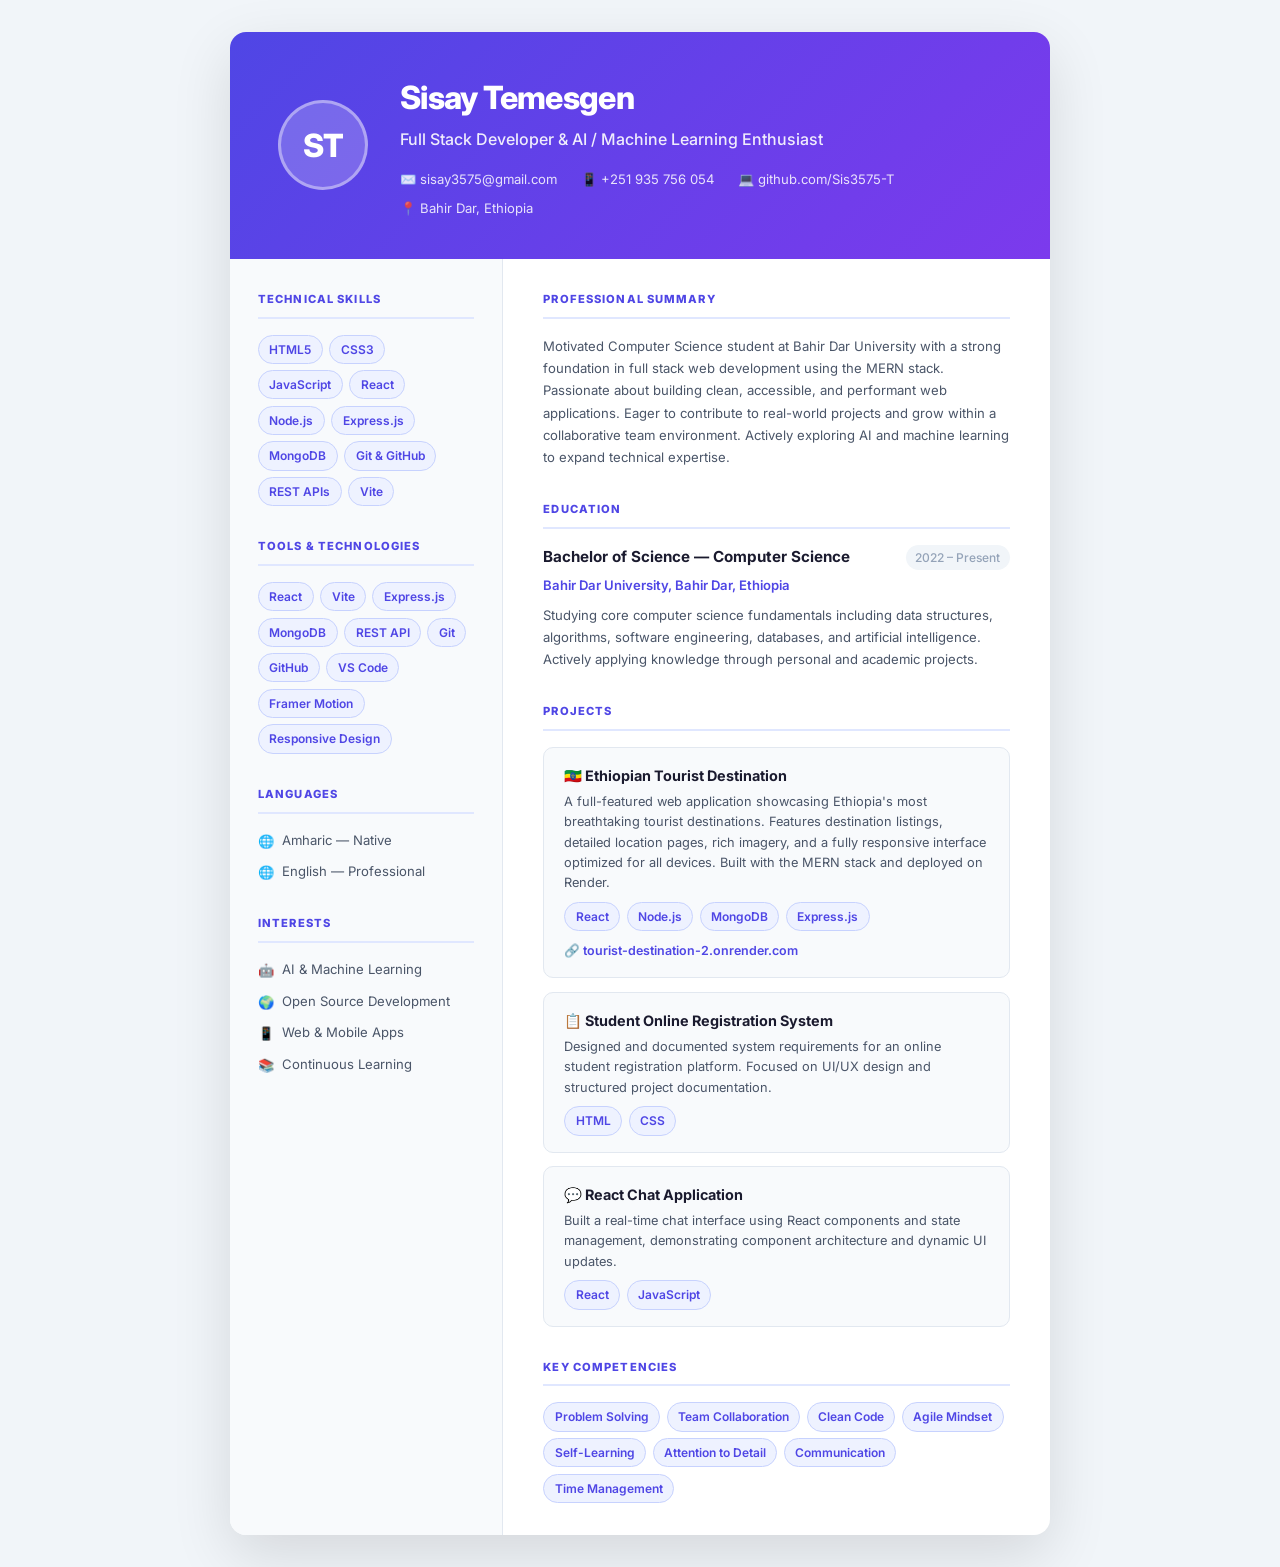
==== Sisay_Temesgen_CV.html @ 5bb60664 "Updates" ====
<!DOCTYPE html>
<html lang="en">
<head>
  <meta charset="UTF-8" />
  <meta name="viewport" content="width=device-width, initial-scale=1.0" />
  <title>Sisay Temesgen — CV</title>
  <style>
    @import url('https://fonts.googleapis.com/css2?family=Inter:wght@400;500;600;700;800&display=swap');

    * { margin: 0; padding: 0; box-sizing: border-box; }

    body {
      font-family: 'Inter', 'Segoe UI', sans-serif;
      background: #f1f5f9;
      color: #1a1a2e;
      padding: 2rem 1rem;
      font-size: 14px;
      line-height: 1.6;
    }

    .page {
      max-width: 820px;
      margin: 0 auto;
      background: #fff;
      border-radius: 16px;
      overflow: hidden;
      box-shadow: 0 20px 60px rgba(0,0,0,0.12);
    }

    /* ── Header ── */
    .cv-header {
      background: linear-gradient(135deg, #4f46e5 0%, #7c3aed 100%);
      color: #fff;
      padding: 2.5rem 3rem;
      display: flex;
      align-items: center;
      gap: 2rem;
    }

    .cv-avatar {
      width: 90px;
      height: 90px;
      border-radius: 50%;
      background: rgba(255,255,255,0.2);
      display: flex;
      align-items: center;
      justify-content: center;
      font-size: 2rem;
      font-weight: 800;
      color: #fff;
      flex-shrink: 0;
      border: 3px solid rgba(255,255,255,0.4);
    }

    .cv-header-info h1 {
      font-size: 2rem;
      font-weight: 800;
      letter-spacing: -0.02em;
      margin-bottom: 0.25rem;
    }

    .cv-header-info .role {
      font-size: 1rem;
      opacity: 0.9;
      font-weight: 500;
      margin-bottom: 1rem;
    }

    .cv-contacts {
      display: flex;
      flex-wrap: wrap;
      gap: 0.5rem 1.5rem;
    }

    .cv-contacts span {
      font-size: 0.82rem;
      opacity: 0.85;
      display: flex;
      align-items: center;
      gap: 0.35rem;
    }

    /* ── Body ── */
    .cv-body {
      display: grid;
      grid-template-columns: 1fr 2fr;
    }

    /* ── Sidebar ── */
    .cv-sidebar {
      background: #f8fafc;
      padding: 2rem 1.75rem;
      border-right: 1px solid #e2e8f0;
    }

    /* ── Main ── */
    .cv-main {
      padding: 2rem 2.5rem;
    }

    /* ── Section ── */
    .cv-section {
      margin-bottom: 2rem;
    }

    .cv-section:last-child {
      margin-bottom: 0;
    }

    .cv-section-title {
      font-size: 0.7rem;
      font-weight: 800;
      text-transform: uppercase;
      letter-spacing: 0.1em;
      color: #4f46e5;
      margin-bottom: 1rem;
      padding-bottom: 0.5rem;
      border-bottom: 2px solid #e0e7ff;
    }

    /* Skills */
    .skill-item {
      margin-bottom: 0.75rem;
    }

    .skill-name {
      font-size: 0.82rem;
      font-weight: 600;
      color: #374151;
      margin-bottom: 0.3rem;
      display: flex;
      justify-content: space-between;
    }

    .skill-bar {
      height: 5px;
      background: #e2e8f0;
      border-radius: 999px;
      overflow: hidden;
    }

    .skill-fill {
      height: 100%;
      background: linear-gradient(90deg, #4f46e5, #7c3aed);
      border-radius: 999px;
    }

    /* Tags */
    .tag-list {
      display: flex;
      flex-wrap: wrap;
      gap: 0.4rem;
    }

    .tag {
      background: #eef2ff;
      color: #4f46e5;
      padding: 0.25rem 0.65rem;
      border-radius: 999px;
      font-size: 0.75rem;
      font-weight: 600;
      border: 1px solid #c7d2fe;
    }

    /* Info list */
    .info-list {
      list-style: none;
      display: flex;
      flex-direction: column;
      gap: 0.6rem;
    }

    .info-list li {
      font-size: 0.82rem;
      color: #4a5568;
      display: flex;
      align-items: flex-start;
      gap: 0.5rem;
    }

    .info-list li .icon {
      flex-shrink: 0;
      margin-top: 1px;
    }

    /* Experience / Education entries */
    .entry {
      margin-bottom: 1.5rem;
      padding-bottom: 1.5rem;
      border-bottom: 1px solid #f1f5f9;
    }

    .entry:last-child {
      border-bottom: none;
      margin-bottom: 0;
      padding-bottom: 0;
    }

    .entry-header {
      display: flex;
      justify-content: space-between;
      align-items: flex-start;
      gap: 1rem;
      margin-bottom: 0.3rem;
    }

    .entry-title {
      font-size: 0.95rem;
      font-weight: 700;
      color: #1a1a2e;
    }

    .entry-date {
      font-size: 0.75rem;
      color: #94a3b8;
      font-weight: 500;
      white-space: nowrap;
      background: #f1f5f9;
      padding: 0.2rem 0.6rem;
      border-radius: 999px;
    }

    .entry-sub {
      font-size: 0.82rem;
      color: #4f46e5;
      font-weight: 600;
      margin-bottom: 0.5rem;
    }

    .entry-desc {
      font-size: 0.82rem;
      color: #4a5568;
      line-height: 1.7;
    }

    .entry-desc ul {
      padding-left: 1rem;
      margin-top: 0.35rem;
    }

    .entry-desc ul li {
      margin-bottom: 0.25rem;
    }

    /* Project card */
    .project-entry {
      background: #f8fafc;
      border: 1px solid #e2e8f0;
      border-radius: 10px;
      padding: 1rem 1.25rem;
      margin-bottom: 0.85rem;
    }

    .project-entry:last-child {
      margin-bottom: 0;
    }

    .project-entry h4 {
      font-size: 0.9rem;
      font-weight: 700;
      color: #1a1a2e;
      margin-bottom: 0.3rem;
    }

    .project-entry p {
      font-size: 0.8rem;
      color: #4a5568;
      margin-bottom: 0.5rem;
      line-height: 1.6;
    }

    .project-link {
      font-size: 0.78rem;
      color: #4f46e5;
      font-weight: 600;
      text-decoration: none;
    }

    /* Print */
    @media print {
      body { background: #fff; padding: 0; }
      .page { box-shadow: none; border-radius: 0; }
    }

    @media (max-width: 600px) {
      .cv-header { flex-direction: column; padding: 1.5rem; gap: 1rem; }
      .cv-body { grid-template-columns: 1fr; }
      .cv-sidebar { border-right: none; border-bottom: 1px solid #e2e8f0; }
      .cv-main { padding: 1.5rem; }
    }
  </style>
</head>
<body>
  <div class="page">

    <!-- Header -->
    <div class="cv-header">
      <div class="cv-avatar">ST</div>
      <div class="cv-header-info">
        <h1>Sisay Temesgen</h1>
        <p class="role">Full Stack Developer &amp; AI / Machine Learning Enthusiast</p>
        <div class="cv-contacts">
          <span>✉️ sisay3575@gmail.com</span>
          <span>📱 +251 935 756 054</span>
          <span>💻 github.com/Sis3575-T</span>
          <span>📍 Bahir Dar, Ethiopia</span>
        </div>
      </div>
    </div>

    <!-- Body -->
    <div class="cv-body">

      <!-- Sidebar -->
      <div class="cv-sidebar">

        <div class="cv-section">
          <div class="cv-section-title">Technical Skills</div>
          <div class="tag-list">
            <span class="tag">HTML5</span>
            <span class="tag">CSS3</span>
            <span class="tag">JavaScript</span>
            <span class="tag">React</span>
            <span class="tag">Node.js</span>
            <span class="tag">Express.js</span>
            <span class="tag">MongoDB</span>
            <span class="tag">Git &amp; GitHub</span>
            <span class="tag">REST APIs</span>
            <span class="tag">Vite</span>
          </div>
        </div>

        <div class="cv-section">
          <div class="cv-section-title">Tools &amp; Technologies</div>
          <div class="tag-list">
            <span class="tag">React</span>
            <span class="tag">Vite</span>
            <span class="tag">Express.js</span>
            <span class="tag">MongoDB</span>
            <span class="tag">REST API</span>
            <span class="tag">Git</span>
            <span class="tag">GitHub</span>
            <span class="tag">VS Code</span>
            <span class="tag">Framer Motion</span>
            <span class="tag">Responsive Design</span>
          </div>
        </div>

        <div class="cv-section">
          <div class="cv-section-title">Languages</div>
          <ul class="info-list">
            <li><span class="icon">🌐</span> Amharic — Native</li>
            <li><span class="icon">🌐</span> English — Professional</li>
          </ul>
        </div>

        <div class="cv-section">
          <div class="cv-section-title">Interests</div>
          <ul class="info-list">
            <li><span class="icon">🤖</span> AI &amp; Machine Learning</li>
            <li><span class="icon">🌍</span> Open Source Development</li>
            <li><span class="icon">📱</span> Web &amp; Mobile Apps</li>
            <li><span class="icon">📚</span> Continuous Learning</li>
          </ul>
        </div>

      </div>

      <!-- Main -->
      <div class="cv-main">

        <div class="cv-section">
          <div class="cv-section-title">Professional Summary</div>
          <p class="entry-desc">
            Motivated Computer Science student at Bahir Dar University with a strong foundation in
            full stack web development using the MERN stack. Passionate about building clean,
            accessible, and performant web applications. Eager to contribute to real-world projects
            and grow within a collaborative team environment. Actively exploring AI and machine
            learning to expand technical expertise.
          </p>
        </div>

        <div class="cv-section">
          <div class="cv-section-title">Education</div>
          <div class="entry">
            <div class="entry-header">
              <div class="entry-title">Bachelor of Science — Computer Science</div>
              <span class="entry-date">2022 – Present</span>
            </div>
            <div class="entry-sub">Bahir Dar University, Bahir Dar, Ethiopia</div>
            <div class="entry-desc">
              Studying core computer science fundamentals including data structures, algorithms,
              software engineering, databases, and artificial intelligence. Actively applying
              knowledge through personal and academic projects.
            </div>
          </div>
        </div>

        <div class="cv-section">
          <div class="cv-section-title">Projects</div>

          <div class="project-entry">
            <h4>🇪🇹 Ethiopian Tourist Destination</h4>
            <p>
              A full-featured web application showcasing Ethiopia's most breathtaking tourist
              destinations. Features destination listings, detailed location pages, rich imagery,
              and a fully responsive interface optimized for all devices. Built with the MERN stack
              and deployed on Render.
            </p>
            <div class="tag-list" style="margin-bottom:0.5rem">
              <span class="tag">React</span>
              <span class="tag">Node.js</span>
              <span class="tag">MongoDB</span>
              <span class="tag">Express.js</span>
            </div>
            <a class="project-link" href="https://tourist-destination-2.onrender.com/" target="_blank">
              🔗 tourist-destination-2.onrender.com
            </a>
          </div>

          <div class="project-entry">
            <h4>📋 Student Online Registration System</h4>
            <p>
              Designed and documented system requirements for an online student registration
              platform. Focused on UI/UX design and structured project documentation.
            </p>
            <div class="tag-list">
              <span class="tag">HTML</span>
              <span class="tag">CSS</span>
            </div>
          </div>

          <div class="project-entry">
            <h4>💬 React Chat Application</h4>
            <p>
              Built a real-time chat interface using React components and state management,
              demonstrating component architecture and dynamic UI updates.
            </p>
            <div class="tag-list">
              <span class="tag">React</span>
              <span class="tag">JavaScript</span>
            </div>
          </div>
        </div>

        <div class="cv-section">
          <div class="cv-section-title">Key Competencies</div>
          <div class="tag-list">
            <span class="tag">Problem Solving</span>
            <span class="tag">Team Collaboration</span>
            <span class="tag">Clean Code</span>
            <span class="tag">Agile Mindset</span>
            <span class="tag">Self-Learning</span>
            <span class="tag">Attention to Detail</span>
            <span class="tag">Communication</span>
            <span class="tag">Time Management</span>
          </div>
        </div>

      </div>
    </div>
  </div>
</body>
</html>
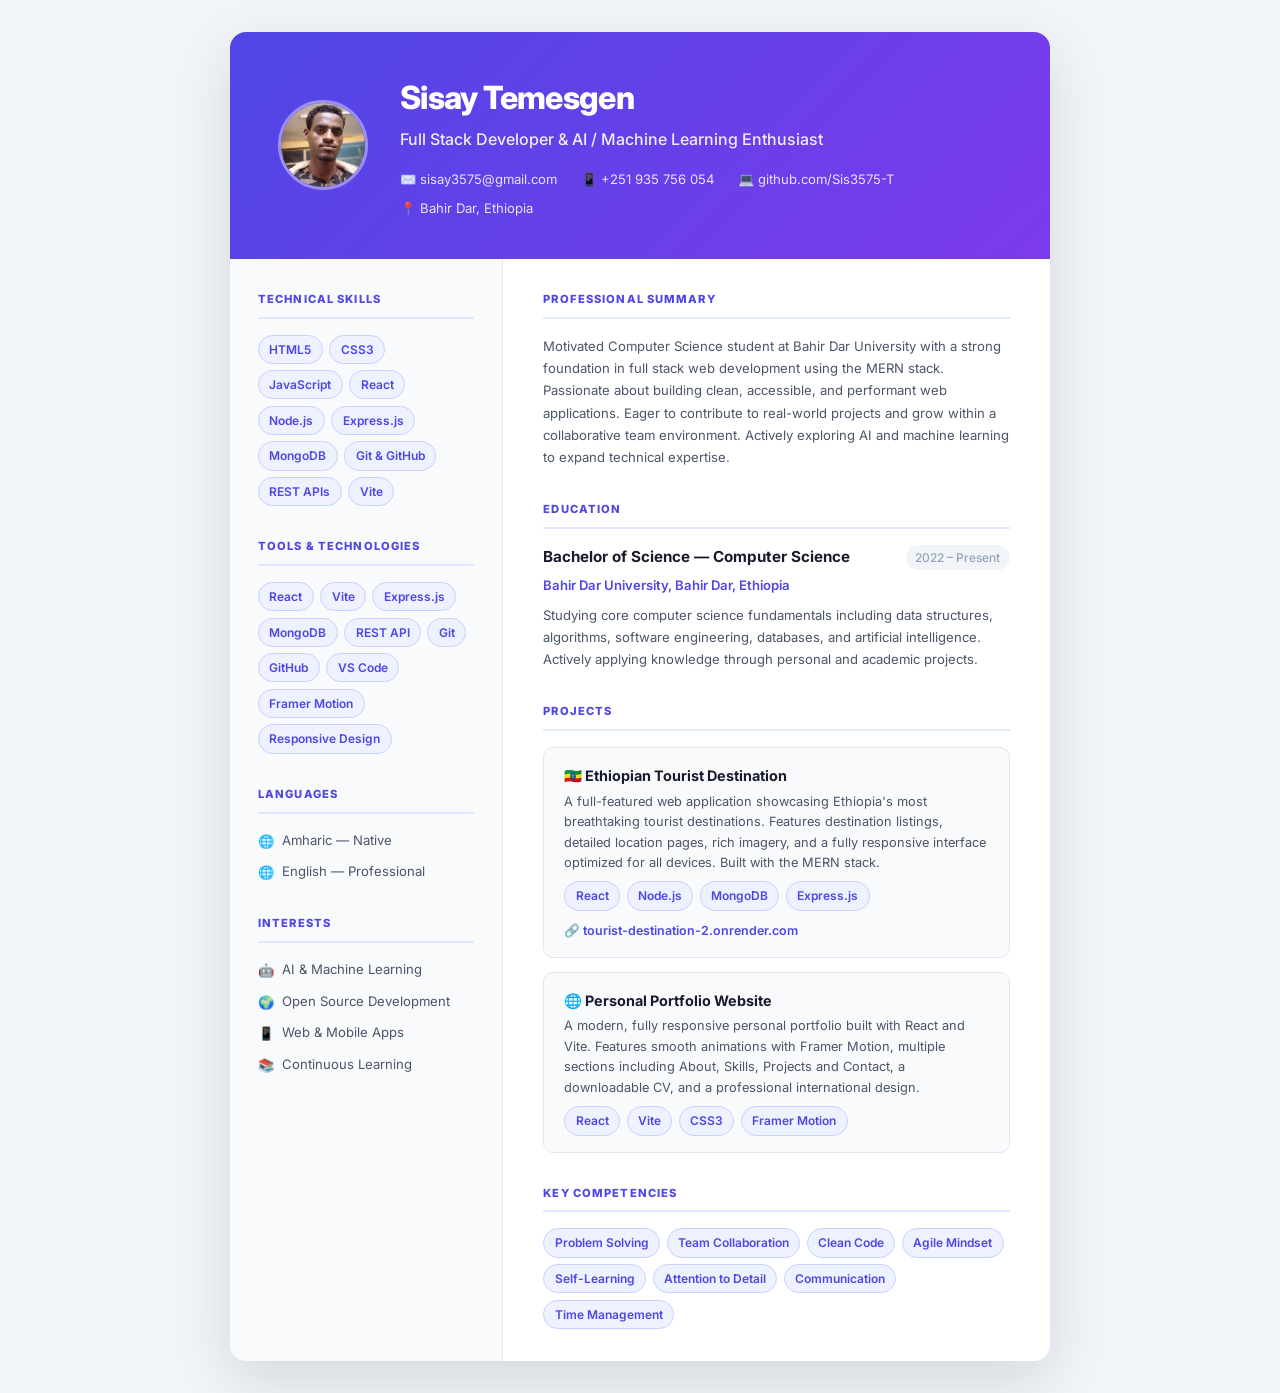
==== commit 42146e90: "Updates" ====
--- a/Sisay_Temesgen_CV.html
+++ b/Sisay_Temesgen_CV.html
@@ -41,15 +41,15 @@
       width: 90px;
       height: 90px;
       border-radius: 50%;
-      background: rgba(255,255,255,0.2);
-      display: flex;
-      align-items: center;
-      justify-content: center;
-      font-size: 2rem;
-      font-weight: 800;
-      color: #fff;
+      overflow: hidden;
       flex-shrink: 0;
       border: 3px solid rgba(255,255,255,0.4);
+    }
+
+    .cv-avatar img {
+      width: 100%;
+      height: 100%;
+      object-fit: cover;
     }
 
     .cv-header-info h1 {
@@ -295,7 +295,9 @@
 
     <!-- Header -->
     <div class="cv-header">
-      <div class="cv-avatar">ST</div>
+      <div class="cv-avatar">
+        <img src="./profile-photo.jpg" alt="Sisay Temesgen" />
+      </div>
       <div class="cv-header-info">
         <h1>Sisay Temesgen</h1>
         <p class="role">Full Stack Developer &amp; AI / Machine Learning Enthusiast</p>
@@ -404,8 +406,7 @@
             <p>
               A full-featured web application showcasing Ethiopia's most breathtaking tourist
               destinations. Features destination listings, detailed location pages, rich imagery,
-              and a fully responsive interface optimized for all devices. Built with the MERN stack
-              and deployed on Render.
+              and a fully responsive interface optimized for all devices. Built with the MERN stack.
             </p>
             <div class="tag-list" style="margin-bottom:0.5rem">
               <span class="tag">React</span>
@@ -419,26 +420,17 @@
           </div>
 
           <div class="project-entry">
-            <h4>📋 Student Online Registration System</h4>
+            <h4>🌐 Personal Portfolio Website</h4>
             <p>
-              Designed and documented system requirements for an online student registration
-              platform. Focused on UI/UX design and structured project documentation.
-            </p>
-            <div class="tag-list">
-              <span class="tag">HTML</span>
-              <span class="tag">CSS</span>
-            </div>
-          </div>
-
-          <div class="project-entry">
-            <h4>💬 React Chat Application</h4>
-            <p>
-              Built a real-time chat interface using React components and state management,
-              demonstrating component architecture and dynamic UI updates.
+              A modern, fully responsive personal portfolio built with React and Vite. Features
+              smooth animations with Framer Motion, multiple sections including About, Skills,
+              Projects and Contact, a downloadable CV, and a professional international design.
             </p>
             <div class="tag-list">
               <span class="tag">React</span>
-              <span class="tag">JavaScript</span>
+              <span class="tag">Vite</span>
+              <span class="tag">CSS3</span>
+              <span class="tag">Framer Motion</span>
             </div>
           </div>
         </div>
